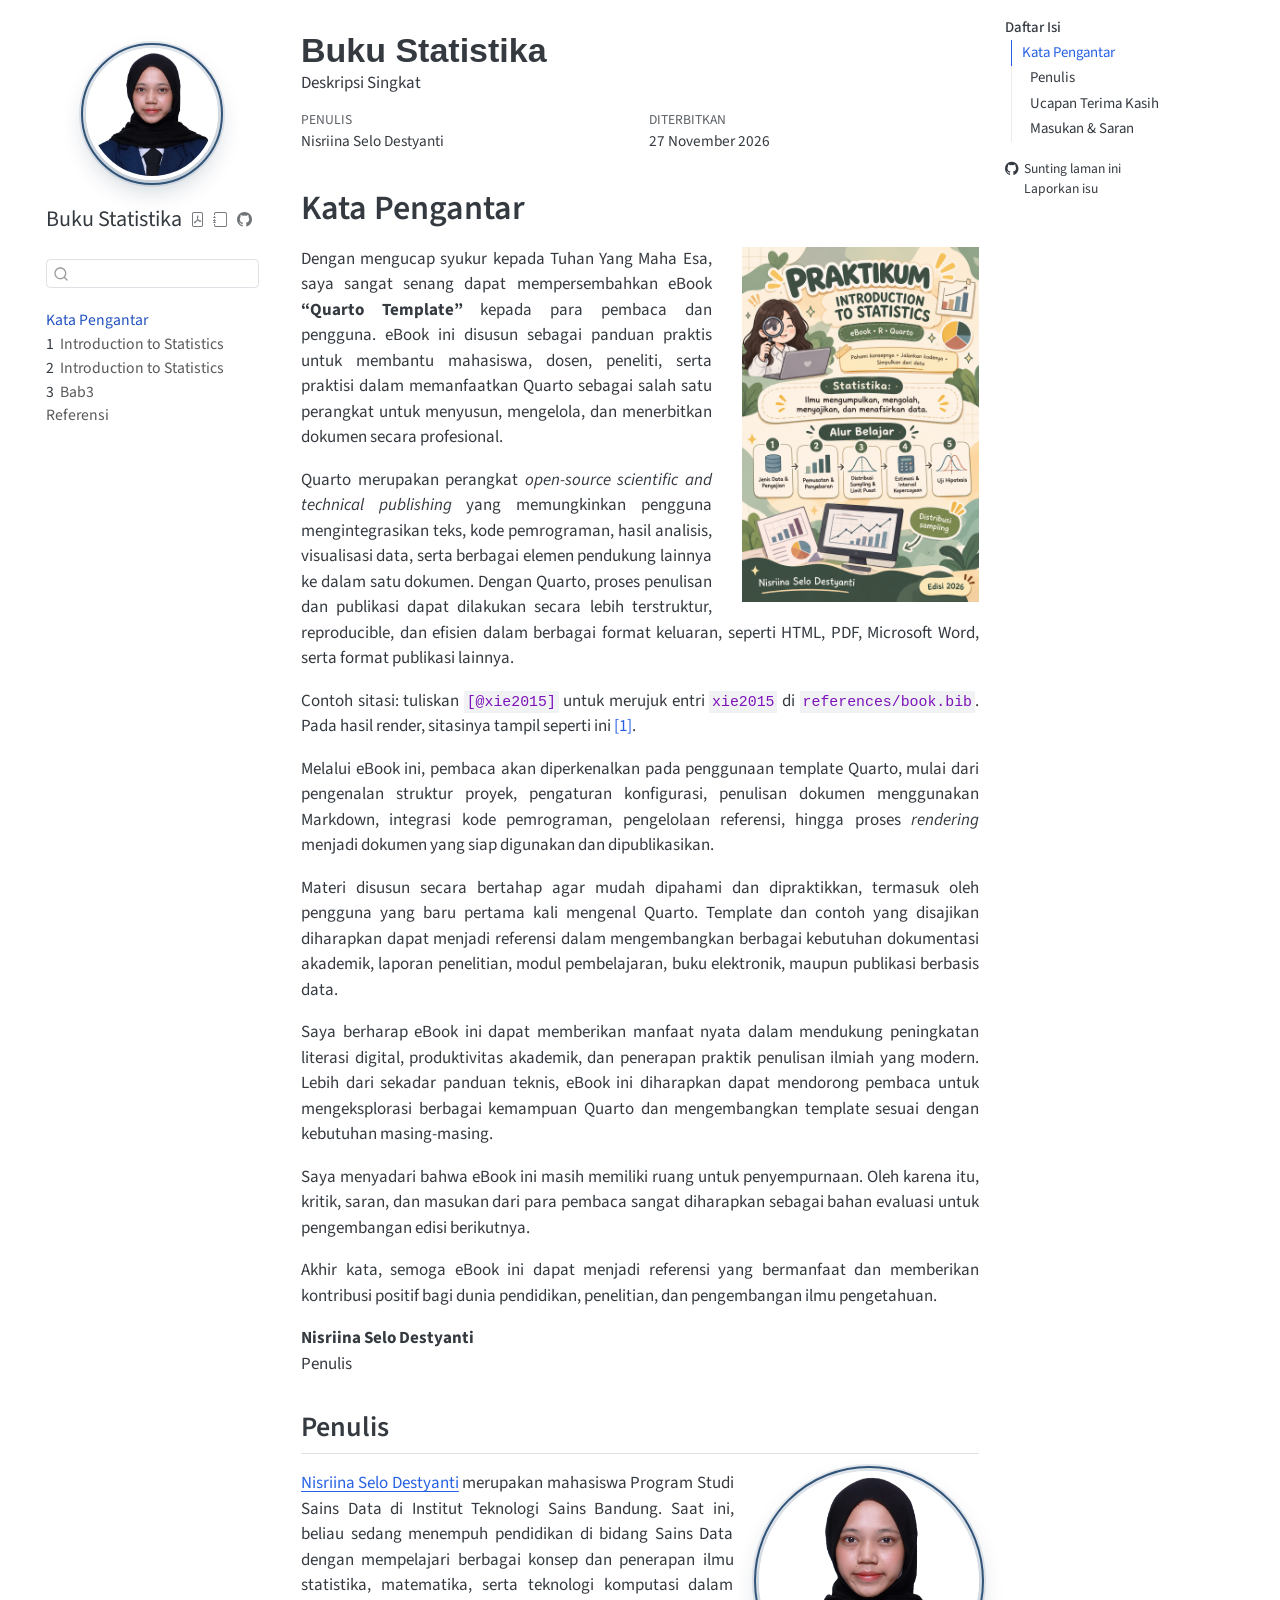
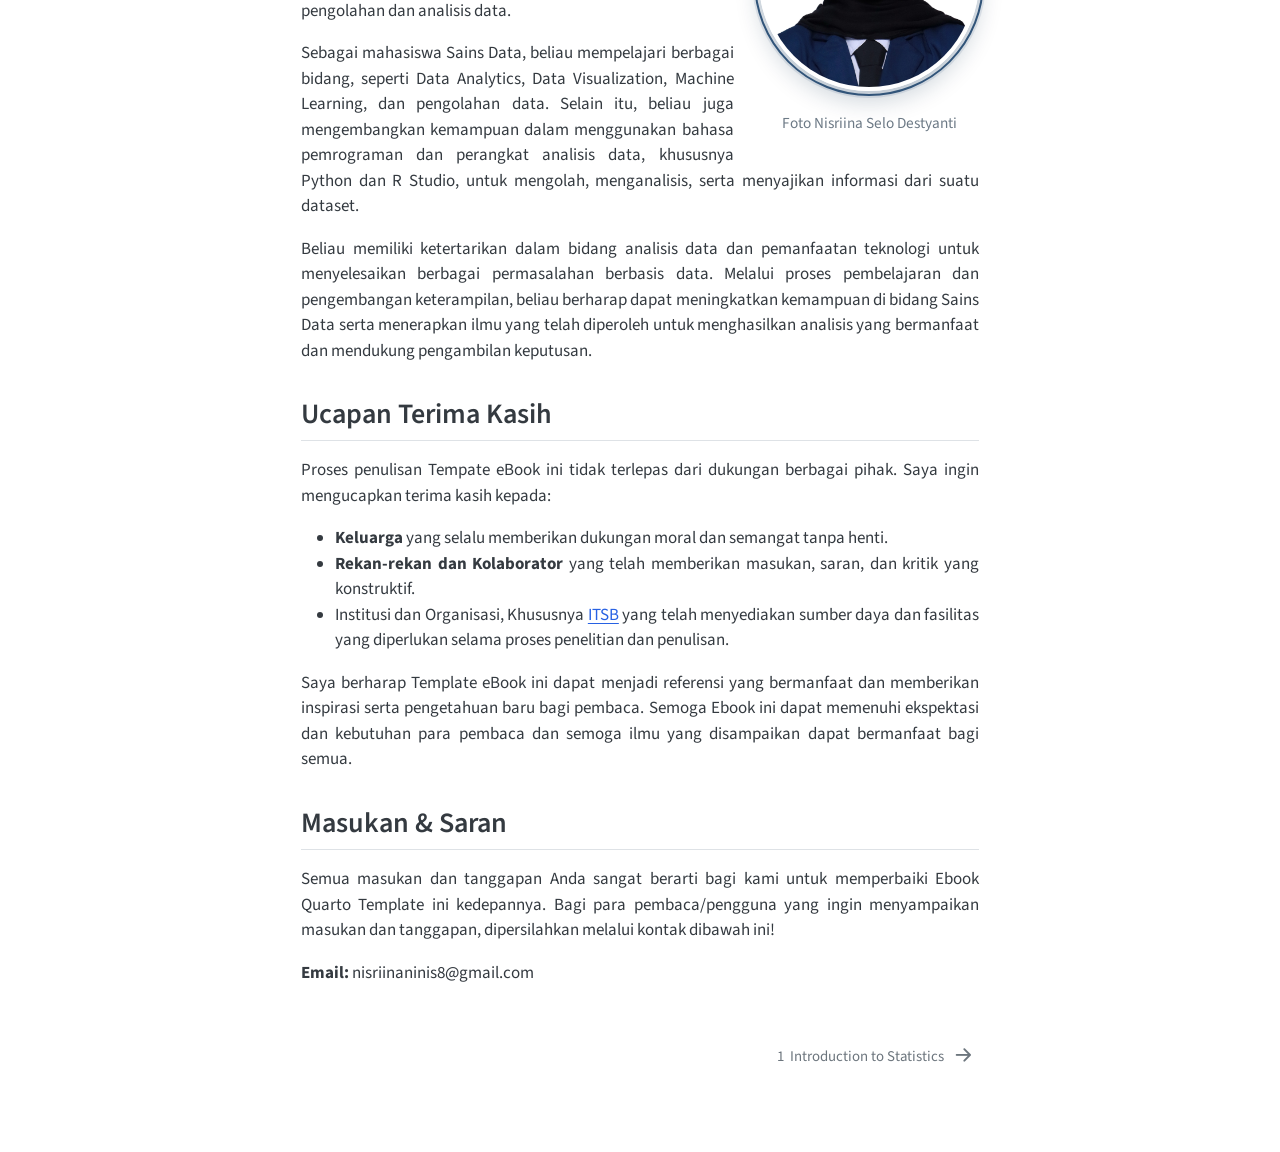
==== docs/index.html @ 02f85b02 "Update book content" ====
<!DOCTYPE html>
<html xmlns="http://www.w3.org/1999/xhtml" lang="id" xml:lang="id"><head>

<meta charset="utf-8">
<meta name="generator" content="quarto-1.11.9">

<meta name="viewport" content="width=device-width, initial-scale=1.0, user-scalable=yes">

<meta name="author" content="Nisriina Selo Destyanti">
<meta name="dcterms.date" content="2026-11-27">
<meta name="description" content="Deskripsi Singkat">

<title>Buku Statistika</title>
<style>
/* Default styles provided by pandoc.
** See https://pandoc.org/MANUAL.html#variables-for-html for config info.
*/
span.smallcaps{font-variant: small-caps;}
div.columns{display: flex; gap: 1.5em;}
div.column{flex: auto;}
@media screen {
div.columns{gap: min(4vw, 1.5em);}
div.column{overflow-x: auto;}
}
div.hanging-indent{margin-left: 1.5em; text-indent: -1.5em;}
ul.task-list{list-style: none;}
ul.task-list li input[type="checkbox"] {
  width: 0.8em;
  margin: 0 0.8em 0.2em -1em; /* quarto-specific, see https://github.com/quarto-dev/quarto-cli/issues/4556 */ 
  vertical-align: middle;
}
/* CSS for citations */
div.csl-bib-body { }
div.csl-entry {
  clear: both;
  margin-bottom: 0em;
}
.hanging-indent div.csl-entry {
  margin-left:2em;
  text-indent:-2em;
}
div.csl-left-margin {
  min-width:2em;
  float:left;
}
div.csl-right-inline {
  margin-left:2em;
  padding-left:1em;
}
div.csl-indent {
  margin-left: 2em;
}</style>


<script src="site_libs/quarto-nav/quarto-nav.js"></script>
<script src="site_libs/quarto-nav/headroom.min.js"></script>
<script src="site_libs/clipboard/clipboard.min.js"></script>
<script src="site_libs/quarto-search/autocomplete.umd.js"></script>
<script src="site_libs/quarto-search/fuse.min.js"></script>
<script src="site_libs/quarto-search/quarto-search.js"></script>
<meta name="quarto:offset" content="./">
<link href="./chapters/bab-1.html" rel="next">
<script src="site_libs/quarto-html/quarto.js" type="module"></script>
<script src="site_libs/quarto-html/tabsets/tabsets.js" type="module"></script>
<script src="site_libs/quarto-html/scrollable-regions/scrollable-regions.js" type="module"></script>
<script src="site_libs/quarto-html/popper.min.js"></script>
<script src="site_libs/quarto-html/tippy.umd.min.js"></script>
<script src="site_libs/quarto-html/anchor.min.js"></script>
<link href="site_libs/quarto-html/tippy.css" rel="stylesheet">
<link href="site_libs/quarto-html/quarto-syntax-highlighting-63b5708e65d6cd79cd7618c58d0c21e7.css" rel="stylesheet" id="quarto-text-highlighting-styles">
<script src="site_libs/bootstrap/bootstrap.min.js"></script>
<link href="site_libs/bootstrap/bootstrap-icons.css" rel="stylesheet">
<link href="site_libs/bootstrap/bootstrap-8575377b15774f46c10fa1d7752ca172.min.css" rel="stylesheet" append-hash="true" id="quarto-bootstrap" data-mode="light">
<script id="quarto-search-options" type="application/json">{
  "location": "sidebar",
  "copy-button": false,
  "collapse-after": 3,
  "panel-placement": "start",
  "type": "textbox",
  "limit": 50,
  "keyboard-shortcut": [
    "f",
    "/",
    "s"
  ],
  "show-item-context": false,
  "language": {
    "search-no-results-text": "Tidak ada hasil",
    "search-matching-documents-text": "dokumen cocok",
    "search-copy-link-title": "Salin tautan untuk mencari",
    "search-hide-matches-text": "Sembunyikan kecocokan lainnya",
    "search-more-match-text": "kecocokan lainnya di dokumen ini",
    "search-more-matches-text": "kecocokan lainnya di dokumen ini",
    "search-clear-button-title": "Hapus",
    "search-text-placeholder": "",
    "search-detached-cancel-button-title": "Batal",
    "search-submit-button-title": "Kirim",
    "search-label": "Mencari"
  }
}</script>
<style>html{ scroll-behavior: smooth; }</style>
<meta name="author" content="Nisriina Selo Destyanti">


<link rel="stylesheet" href="assets/style.css">
</head>

<body class="nav-sidebar floating quarto-light"><a id="quarto-skip-link" class="visually-hidden-focusable" href="#quarto-document-content">Skip to main content</a>

<div id="quarto-search-results"></div>
  <header id="quarto-header" class="headroom fixed-top">
  <nav class="quarto-secondary-nav" aria-label="Bilah alat">
    <div class="container-fluid d-flex">
      <button type="button" class="quarto-btn-toggle btn" data-bs-toggle="collapse" role="button" data-bs-target=".quarto-sidebar-collapse-item" aria-controls="quarto-sidebar" aria-expanded="false" aria-label="Alihkan bilah sisi" onclick="if (window.quartoToggleHeadroom) { window.quartoToggleHeadroom(); }">
        <i class="bi bi-layout-text-sidebar-reverse"></i>
      </button>
        <nav class="quarto-page-breadcrumbs" aria-label="Jalur"><ol class="breadcrumb"><li class="breadcrumb-item"><a href="./index.html">Kata Pengantar</a></li></ol></nav>
        <a class="flex-grow-1" data-bs-toggle="collapse" data-bs-target=".quarto-sidebar-collapse-item" onclick="if (window.quartoToggleHeadroom) { window.quartoToggleHeadroom(); }">      
        </a>
      <button type="button" class="btn quarto-search-button" aria-label="Mencari" onclick="window.quartoOpenSearch();">
        <i class="bi bi-search"></i>
      </button>
    </div>
  </nav>
</header>
<!-- content -->
<div id="quarto-content" class="quarto-container page-columns page-rows-contents page-layout-article">
<!-- sidebar -->
  <nav id="quarto-sidebar" class="sidebar collapse collapse-horizontal quarto-sidebar-collapse-item sidebar-navigation floating overflow-auto" aria-label="Situs web">
    <div class="pt-lg-2 mt-2 text-left sidebar-header">
    <div class="sidebar-title mb-0 py-0">
      <a href="./">Buku Statistika</a> 
        <div class="sidebar-tools-main tools-wide">
    <a href="./Quarto-Template.pdf" title="Pratinjau PDF" class="quarto-navigation-tool px-1" aria-label="Pratinjau PDF"><i class="bi bi-file-pdf"></i></a>
    <a href="./epub-reader.html" title="Pratinjau EPUB" class="quarto-navigation-tool px-1" aria-label="Pratinjau EPUB"><i class="bi bi-journal"></i></a>
    <a href="https://github.com/pakardata1/ebook-template-quarto.git" title="Kode Sumber" class="quarto-navigation-tool px-1" aria-label="Kode Sumber"><i class="bi bi-github"></i></a>
</div>
    </div>
      </div>
        <div class="mt-2 flex-shrink-0 align-items-center">
        <div class="sidebar-search">
        <div id="quarto-search" class="" title="Mencari"></div>
        </div>
        </div>
    <div class="sidebar-menu-container"> 
    <ul class="list-unstyled mt-1">
        <li class="sidebar-item">
  <div class="sidebar-item-container"> 
  <a href="./index.html" class="sidebar-item-text sidebar-link active">
 <span class="menu-text">Kata Pengantar</span></a>
  </div>
</li>
        <li class="sidebar-item">
  <div class="sidebar-item-container"> 
  <a href="./chapters/bab-1.html" class="sidebar-item-text sidebar-link">
 <span class="menu-text"><span class="chapter-number">1</span>&nbsp; <span class="chapter-title">Introduction to Statistics</span></span></a>
  </div>
</li>
        <li class="sidebar-item">
  <div class="sidebar-item-container"> 
  <a href="./chapters/bab-2.html" class="sidebar-item-text sidebar-link">
 <span class="menu-text"><span class="chapter-number">2</span>&nbsp; <span class="chapter-title">Introduction to Statistics</span></span></a>
  </div>
</li>
        <li class="sidebar-item">
  <div class="sidebar-item-container"> 
  <a href="./chapters/bab-3.html" class="sidebar-item-text sidebar-link">
 <span class="menu-text"><span class="chapter-number">3</span>&nbsp; <span class="chapter-title">Bab3</span></span></a>
  </div>
</li>
        <li class="sidebar-item">
  <div class="sidebar-item-container"> 
  <a href="./references/referensi.html" class="sidebar-item-text sidebar-link">
 <span class="menu-text">Referensi</span></a>
  </div>
</li>
    </ul>
    </div>
</nav>
<div id="quarto-sidebar-glass" class="quarto-sidebar-collapse-item" data-bs-toggle="collapse" data-bs-target=".quarto-sidebar-collapse-item"></div>
<!-- margin-sidebar -->
    <div id="quarto-margin-sidebar" class="sidebar margin-sidebar">
        <nav id="TOC" role="doc-toc" aria-labelledby="toc-title" class="toc-active">
    <h2 id="toc-title">Daftar Isi</h2>
   
  <ul>
  <li><a href="#kata-pengantar" id="toc-kata-pengantar" class="nav-link active" data-scroll-target="#kata-pengantar">Kata Pengantar</a>
  <ul class="collapse">
  <li><a href="#penulis" id="toc-penulis" class="nav-link" data-scroll-target="#penulis">Penulis</a></li>
  <li><a href="#ucapan-terima-kasih" id="toc-ucapan-terima-kasih" class="nav-link" data-scroll-target="#ucapan-terima-kasih">Ucapan Terima Kasih</a></li>
  <li><a href="#masukan-saran" id="toc-masukan-saran" class="nav-link" data-scroll-target="#masukan-saran">Masukan &amp; Saran</a></li>
  </ul></li>
  </ul>
<div class="toc-actions"><ul><li><a href="https://github.com/pakardata1/ebook-template-quarto.git/edit/main/index.qmd" class="toc-action"><i class="bi bi-github"></i>Sunting laman ini</a></li><li><a href="https://github.com/pakardata1/ebook-template-quarto.git/issues/new" class="toc-action"><i class="bi empty"></i>Laporkan isu</a></li></ul></div></nav>
    </div>
<!-- main -->
<main class="content" id="quarto-document-content" tabindex="-1">

<header id="title-block-header" class="quarto-title-block default">
<div class="quarto-title">
<h1 class="title">Buku Statistika</h1>
</div>

<div>
  <div class="description">
    Deskripsi Singkat
  </div>
</div>


<div class="quarto-title-meta">

    <div>
    <div class="quarto-title-meta-heading">Penulis</div>
    <div class="quarto-title-meta-contents">
             <p>Nisriina Selo Destyanti </p>
          </div>
  </div>
    
    <div>
    <div class="quarto-title-meta-heading">Diterbitkan</div>
    <div class="quarto-title-meta-contents">
      <p class="date">27 November 2026</p>
    </div>
  </div>
  
    
  </div>
  


</header>



<section id="kata-pengantar" class="level1 unnumbered">
<h1 class="unnumbered">Kata Pengantar</h1><p><img src="images/Cover.png" title="Buku Statistika" class="quarto-cover-image nolightbox img-fluid"></p>
<p>Dengan mengucap syukur kepada Tuhan Yang Maha Esa, saya sangat senang dapat mempersembahkan eBook <strong>“Quarto Template”</strong> kepada para pembaca dan pengguna. eBook ini disusun sebagai panduan praktis untuk membantu mahasiswa, dosen, peneliti, serta praktisi dalam memanfaatkan Quarto sebagai salah satu perangkat untuk menyusun, mengelola, dan menerbitkan dokumen secara profesional.</p>
<p>Quarto merupakan perangkat <em>open-source scientific and technical publishing</em> yang memungkinkan pengguna mengintegrasikan teks, kode pemrograman, hasil analisis, visualisasi data, serta berbagai elemen pendukung lainnya ke dalam satu dokumen. Dengan Quarto, proses penulisan dan publikasi dapat dilakukan secara lebih terstruktur, reproducible, dan efisien dalam berbagai format keluaran, seperti HTML, PDF, Microsoft Word, serta format publikasi lainnya.</p>
<p>Contoh sitasi: tuliskan <code>[@xie2015]</code> untuk merujuk entri <code>xie2015</code> di <code>references/book.bib</code>. Pada hasil render, sitasinya tampil seperti ini <span class="citation" data-cites="xie2015"><a href="references/referensi.html#ref-xie2015" role="doc-biblioref">[1]</a></span>.</p>
<p>Melalui eBook ini, pembaca akan diperkenalkan pada penggunaan template Quarto, mulai dari pengenalan struktur proyek, pengaturan konfigurasi, penulisan dokumen menggunakan Markdown, integrasi kode pemrograman, pengelolaan referensi, hingga proses <em>rendering</em> menjadi dokumen yang siap digunakan dan dipublikasikan.</p>
<p>Materi disusun secara bertahap agar mudah dipahami dan dipraktikkan, termasuk oleh pengguna yang baru pertama kali mengenal Quarto. Template dan contoh yang disajikan diharapkan dapat menjadi referensi dalam mengembangkan berbagai kebutuhan dokumentasi akademik, laporan penelitian, modul pembelajaran, buku elektronik, maupun publikasi berbasis data.</p>
<p>Saya berharap eBook ini dapat memberikan manfaat nyata dalam mendukung peningkatan literasi digital, produktivitas akademik, dan penerapan praktik penulisan ilmiah yang modern. Lebih dari sekadar panduan teknis, eBook ini diharapkan dapat mendorong pembaca untuk mengeksplorasi berbagai kemampuan Quarto dan mengembangkan template sesuai dengan kebutuhan masing-masing.</p>
<p>Saya menyadari bahwa eBook ini masih memiliki ruang untuk penyempurnaan. Oleh karena itu, kritik, saran, dan masukan dari para pembaca sangat diharapkan sebagai bahan evaluasi untuk pengembangan edisi berikutnya.</p>
<p>Akhir kata, semoga eBook ini dapat menjadi referensi yang bermanfaat dan memberikan kontribusi positif bagi dunia pendidikan, penelitian, dan pengembangan ilmu pengetahuan.</p>
<p><strong>Nisriina Selo Destyanti</strong><br>
Penulis</p>
<section id="penulis" class="level2">
<h2 class="anchored" data-anchor-id="penulis">Penulis</h2>
<div class="quarto-figure quarto-figure-right">
<figure class="figure">
<p><img src="images/author/PS 3x4.jpg" class="author-portrait img-fluid figure-img" style="width:1.5in"></p>
<figcaption>Foto Nisriina Selo Destyanti</figcaption>
</figure>
</div>
<p><strong><a href="https://www.linkedin.com/in/nisriina-selo-destyanti-976b20421?utm_source=share_via&amp;utm_content=profile&amp;utm_medium=member_android">Nisriina Selo Destyanti</a></strong> merupakan mahasiswa Program Studi Sains Data di Institut Teknologi Sains Bandung. Saat ini, beliau sedang menempuh pendidikan di bidang Sains Data dengan mempelajari berbagai konsep dan penerapan ilmu statistika, matematika, serta teknologi komputasi dalam pengolahan dan analisis data.</p>
<p>Sebagai mahasiswa Sains Data, beliau mempelajari berbagai bidang, seperti Data Analytics, Data Visualization, Machine Learning, dan pengolahan data. Selain itu, beliau juga mengembangkan kemampuan dalam menggunakan bahasa pemrograman dan perangkat analisis data, khususnya Python dan R Studio, untuk mengolah, menganalisis, serta menyajikan informasi dari suatu dataset.</p>
<p>Beliau memiliki ketertarikan dalam bidang analisis data dan pemanfaatan teknologi untuk menyelesaikan berbagai permasalahan berbasis data. Melalui proses pembelajaran dan pengembangan keterampilan, beliau berharap dapat meningkatkan kemampuan di bidang Sains Data serta menerapkan ilmu yang telah diperoleh untuk menghasilkan analisis yang bermanfaat dan mendukung pengambilan keputusan.</p>
</section>
<section id="ucapan-terima-kasih" class="level2">
<h2 class="anchored" data-anchor-id="ucapan-terima-kasih">Ucapan Terima Kasih</h2>
<p>Proses penulisan Tempate eBook ini tidak terlepas dari dukungan berbagai pihak. Saya ingin mengucapkan terima kasih kepada:</p>
<ul>
<li><strong>Keluarga</strong> yang selalu memberikan dukungan moral dan semangat tanpa henti.</li>
<li><strong>Rekan-rekan dan Kolaborator</strong> yang telah memberikan masukan, saran, dan kritik yang konstruktif.</li>
<li>Institusi dan Organisasi, Khususnya <strong><a href="https://itsb.ac.id/">ITSB</a></strong> yang telah menyediakan sumber daya dan fasilitas yang diperlukan selama proses penelitian dan penulisan.</li>
</ul>
<p>Saya berharap Template eBook ini dapat menjadi referensi yang bermanfaat dan memberikan inspirasi serta pengetahuan baru bagi pembaca. Semoga Ebook ini dapat memenuhi ekspektasi dan kebutuhan para pembaca dan semoga ilmu yang disampaikan dapat bermanfaat bagi semua.</p>
</section>
<section id="masukan-saran" class="level2">
<h2 class="anchored" data-anchor-id="masukan-saran">Masukan &amp; Saran</h2>
<p>Semua masukan dan tanggapan Anda sangat berarti bagi kami untuk memperbaiki Ebook Quarto Template ini kedepannya. Bagi para pembaca/pengguna yang ingin menyampaikan masukan dan tanggapan, dipersilahkan melalui kontak dibawah ini!</p>
<p><strong>Email:</strong> nisriinaninis8@gmail.com</p>


<div id="refs" class="references csl-bib-body" data-entry-spacing="0" role="list" style="display: none">
<div id="ref-xie2015" class="csl-entry" role="listitem">
<div class="csl-left-margin">[1] </div><div class="csl-right-inline">Y. Xie, <em><a href="http://yihui.name/knitr/">Dynamic Documents with <span>R</span> and knitr</a></em>, 2nd ed. Boca Raton, Florida: Chapman; Hall/CRC, 2015.</div>
</div>
</div>
</section>
</section>

</main> <!-- /main -->
<script>

document.querySelectorAll('a[href^="http://"], a[href^="https://"]').forEach((link) => {

  if (link.classList.contains("quarto-navigation-tool")) {

    return;

  }



  window.tippy(link, {

    content: link.href,

    placement: "top",

    maxWidth: 480,

  });

});

</script>

<script id="quarto-html-after-body" type="application/javascript">
  window.document.addEventListener("DOMContentLoaded", function (event) {
    const icon = "";
    const anchorJS = new window.AnchorJS();
    anchorJS.options = {
      placement: 'right',
      icon: icon
    };
    anchorJS.add('.anchored');
    const isCodeAnnotation = (el) => {
      for (const clz of el.classList) {
        if (clz.startsWith('code-annotation-')) {                     
          return true;
        }
      }
      return false;
    }
    const onCopySuccess = function(e) {
      // button target
      const button = e.trigger;
      // don't keep focus
      button.blur();
      // flash "checked"
      button.classList.add('code-copy-button-checked');
      var currentTitle = button.getAttribute("title");
      button.setAttribute("title", "Disalin!");
      let tooltip;
      if (window.bootstrap) {
        button.setAttribute("data-bs-toggle", "tooltip");
        button.setAttribute("data-bs-placement", "left");
        button.setAttribute("data-bs-title", "Disalin!");
        tooltip = new bootstrap.Tooltip(button, 
          { trigger: "manual", 
            customClass: "code-copy-button-tooltip",
            offset: [0, -8]});
        tooltip.show();    
      }
      setTimeout(function() {
        if (tooltip) {
          tooltip.hide();
          button.removeAttribute("data-bs-title");
          button.removeAttribute("data-bs-toggle");
          button.removeAttribute("data-bs-placement");
        }
        button.setAttribute("title", currentTitle);
        button.classList.remove('code-copy-button-checked');
      }, 1000);
      // clear code selection
      e.clearSelection();
    }
    const getTextToCopy = function(trigger) {
      const outerScaffold = trigger.parentElement.cloneNode(true);
      const codeEl = outerScaffold.querySelector('code');
      for (const childEl of codeEl.children) {
        if (isCodeAnnotation(childEl)) {
          childEl.remove();
        }
      }
      return codeEl.innerText;
    }
    const clipboard = new window.ClipboardJS('.code-copy-button:not([data-in-quarto-modal])', {
      text: getTextToCopy
    });
    clipboard.on('success', onCopySuccess);
    if (window.document.getElementById('quarto-embedded-source-code-modal')) {
      const clipboardModal = new window.ClipboardJS('.code-copy-button[data-in-quarto-modal]', {
        text: getTextToCopy,
        container: window.document.getElementById('quarto-embedded-source-code-modal')
      });
      clipboardModal.on('success', onCopySuccess);
    }
      var localhostRegex = new RegExp(/^(?:http|https):\/\/localhost\:?[0-9]*\//);
      var mailtoRegex = new RegExp(/^mailto:/);
        var filterRegex = new RegExp('/' + window.location.host + '/');
      const newWindowLabel = "(opens in a new tab)";
      const newWindowNoteId = "quarto-ext-newwindow-label";
      // Links reference one hidden label through aria-describedby, so the
      // announcement never changes their accessible name.
      var describeNewWindow = (link) => {
        if (!window.document.getElementById(newWindowNoteId)) {
          var newWindowNote = window.document.createElement("span");
          newWindowNote.id = newWindowNoteId;
          newWindowNote.hidden = true;
          newWindowNote.textContent = newWindowLabel;
          window.document.body.appendChild(newWindowNote);
        }
        var describedBy = (link.getAttribute("aria-describedby") || "").split(/\s+/).filter(Boolean);
        if (!describedBy.includes(newWindowNoteId)) {
          describedBy.push(newWindowNoteId);
          link.setAttribute("aria-describedby", describedBy.join(" "));
        }
      }
      var isInternal = (href) => {
          return filterRegex.test(href) || localhostRegex.test(href) || mailtoRegex.test(href);
      }
      // Inspect non-navigation links and adorn them if external
      window.quartoDecorateExternalLinks = function (root) {
     var links = (root || window.document).querySelectorAll('a[href]:not(.nav-link):not(.navbar-brand):not(.toc-action):not(.sidebar-link):not(.sidebar-item-toggle):not(.pagination-link):not(.no-external):not([aria-hidden]):not(.dropdown-item):not(.quarto-navigation-tool):not(.about-link)');
      for (var i=0; i<links.length; i++) {
        const link = links[i];
        if (!isInternal(link.href)) {
          // undo the damage that might have been done by quarto-nav.js in the case of
          // links that we want to consider external
          if (link.dataset.originalHref !== undefined) {
            link.href = link.dataset.originalHref;
          }
            // target, if specified
            link.setAttribute("target", "_blank");
            if (link.getAttribute("rel") === null) {
              link.setAttribute("rel", "noopener");
            }
            describeNewWindow(link);
          if (!link.classList.contains('no-external-icon')) {
          }
        }
      }
      };
      window.quartoDecorateExternalLinks(window.document);
    // Esc closes the popup (WCAG 1.4.13) and focus leaving both trigger and
    // popup closes it (WCAG 2.4.11); tippy handles neither for interactive popups.
    const hideOnEscAndFocusOut = {
      name: 'hideOnEscAndFocusOut',
      defaultValue: true,
      fn(instance) {
        const dismiss = () => {
          // A show scheduled by the trigger delay would otherwise reopen it
          instance.clearDelayTimeouts();
          instance.hide();
        };
        const onKeyDown = (event) => {
          if (event.key !== 'Escape') {
            return;
          }
          // Keep Esc from also reaching page handlers (e.g. reveal.js overview),
          // except an open reveal.js slide menu, which Esc should close too.
          // The menu handles keys only when its keyboard option is on.
          const menuHandlesEsc = window.Reveal?.getPlugin?.('menu')?.isOpen() &&
            window.Reveal.getConfig().menu?.keyboard !== false;
          if (!menuHandlesEsc) {
            event.stopPropagation();
          }
          if (instance.popper.contains(window.document.activeElement)) {
            // Disabled while refocusing so the focus trigger does not reopen it
            instance.disable();
            instance.reference.focus();
            instance.enable();
          }
          dismiss();
        };
        const onFocusOut = (event) => {
          const target = event.relatedTarget;
          if (target && !instance.reference.contains(target) &&
              !instance.popper.contains(target)) {
            dismiss();
          }
        };
        // On the trigger too: a click trigger (code-annotations: select) has no
        // blur handling. Attached for the instance's lifetime so leaving the
        // trigger also cancels a show still pending on the trigger delay.
        instance.reference.addEventListener('focusout', onFocusOut);
        return {
          onShow() {
            window.document.addEventListener('keydown', onKeyDown, true);
            instance.popper.addEventListener('focusout', onFocusOut);
          },
          onHide() {
            window.document.removeEventListener('keydown', onKeyDown, true);
            instance.popper.removeEventListener('focusout', onFocusOut);
          },
          onDestroy() {
            instance.reference.removeEventListener('focusout', onFocusOut);
          },
        };
      },
    };
    function tippyHover(el, contentFn, onTriggerFn, onUntriggerFn) {
      const config = {
        allowHTML: true,
        maxWidth: 500,
        delay: 100,
        arrow: false,
        appendTo: function(el) {
            return el.parentElement;
        },
        interactive: true,
        interactiveBorder: 10,
        theme: 'quarto',
        placement: 'bottom-start',
        plugins: [hideOnEscAndFocusOut],
      };
      if (contentFn) {
        config.content = contentFn;
      }
      if (onTriggerFn) {
        config.onTrigger = onTriggerFn;
      }
      if (onUntriggerFn) {
        config.onUntrigger = onUntriggerFn;
      }
      window.tippy(el, config); 
    }
    const noterefs = window.document.querySelectorAll('a[role="doc-noteref"]');
    for (var i=0; i<noterefs.length; i++) {
      const ref = noterefs[i];
      tippyHover(ref, function() {
        // use id or data attribute instead here
        let href = ref.getAttribute('data-footnote-href') || ref.getAttribute('href');
        try { href = new URL(href).hash; } catch {}
        const id = href.replace(/^#\/?/, "");
        const note = window.document.getElementById(id);
        if (note) {
          return note.innerHTML;
        } else {
          return "";
        }
      });
    }
    const xrefs = window.document.querySelectorAll('a.quarto-xref');
    const processXRef = (id, note) => {
      // Strip column container classes
      const stripColumnClz = (el) => {
        el.classList.remove("page-full", "page-columns");
        if (el.children) {
          for (const child of el.children) {
            stripColumnClz(child);
          }
        }
      }
      stripColumnClz(note)
      if (id === null || id.startsWith('sec-')) {
        // Special case sections, only their first couple elements
        const container = document.createElement("div");
        if (note.children && note.children.length > 2) {
          container.appendChild(note.children[0].cloneNode(true));
          for (let i = 1; i < note.children.length; i++) {
            const child = note.children[i];
            if (child.tagName === "P" && child.innerText === "") {
              continue;
            } else {
              container.appendChild(child.cloneNode(true));
              break;
            }
          }
          if (window.Quarto?.typesetMath) {
            window.Quarto.typesetMath(container);
          }
          return container.innerHTML
        } else {
          if (window.Quarto?.typesetMath) {
            window.Quarto.typesetMath(note);
          }
          return note.innerHTML;
        }
      } else {
        // Remove any anchor links if they are present
        const anchorLink = note.querySelector('a.anchorjs-link');
        if (anchorLink) {
          anchorLink.remove();
        }
        if (window.Quarto?.typesetMath) {
          window.Quarto.typesetMath(note);
        }
        if (note.classList.contains("callout")) {
          return note.outerHTML;
        } else {
          return note.innerHTML;
        }
      }
    }
    for (var i=0; i<xrefs.length; i++) {
      const xref = xrefs[i];
      tippyHover(xref, undefined, function(instance) {
        instance.disable();
        let url = xref.getAttribute('href');
        let hash = undefined; 
        if (url.startsWith('#')) {
          hash = url;
        } else {
          try { hash = new URL(url).hash; } catch {}
        }
        if (hash) {
          const id = hash.replace(/^#\/?/, "");
          const note = window.document.getElementById(id);
          if (note !== null) {
            try {
              const html = processXRef(id, note.cloneNode(true));
              instance.setContent(html);
            } finally {
              instance.enable();
              instance.show();
            }
          } else {
            // See if we can fetch this
            fetch(url.split('#')[0])
            .then(res => res.text())
            .then(html => {
              const parser = new DOMParser();
              const htmlDoc = parser.parseFromString(html, "text/html");
              const note = htmlDoc.getElementById(id);
              if (note !== null) {
                const html = processXRef(id, note);
                instance.setContent(html);
              } 
            }).finally(() => {
              instance.enable();
              instance.show();
            });
          }
        } else {
          // See if we can fetch a full url (with no hash to target)
          // This is a special case and we should probably do some content thinning / targeting
          fetch(url)
          .then(res => res.text())
          .then(html => {
            const parser = new DOMParser();
            const htmlDoc = parser.parseFromString(html, "text/html");
            const note = htmlDoc.querySelector('main.content');
            if (note !== null) {
              // This should only happen for chapter cross references
              // (since there is no id in the URL)
              // remove the first header
              if (note.children.length > 0 && note.children[0].tagName === "HEADER") {
                note.children[0].remove();
              }
              const html = processXRef(null, note);
              instance.setContent(html);
            } 
          }).finally(() => {
            instance.enable();
            instance.show();
          });
        }
      }, function(instance) {
      });
    }
        let selectedAnnoteEl;
        const selectorForAnnotation = ( cell, annotation) => {
          let cellAttr = 'data-code-cell="' + cell + '"';
          let lineAttr = 'data-code-annotation="' +  annotation + '"';
          const selector = 'span[' + cellAttr + '][' + lineAttr + ']';
          return selector;
        }
        const selectCodeLines = (annoteEl) => {
          const doc = window.document;
          const targetCell = annoteEl.getAttribute("data-target-cell");
          const targetAnnotation = annoteEl.getAttribute("data-target-annotation");
          const annoteSpan = window.document.querySelector(selectorForAnnotation(targetCell, targetAnnotation));
          const lines = annoteSpan.getAttribute("data-code-lines").split(",");
          const lineIds = lines.map((line) => {
            return targetCell + "-" + line;
          })
          // Each band is positioned against its own containing block, which is
          // not the offsetParent of the lines, so place it from client rects.
          const placeBand = (band, firstEl, lastEl, codeBlock) => {
            const container = band.offsetParent;
            if (container === null) {
              return;
            }
            const containerRect = container.getBoundingClientRect();
            // Reveal.js scales slides with a transform, so convert client
            // pixels back to the CSS pixels of the container.
            const scale = containerRect.height / container.offsetHeight || 1;
            const firstRect = firstEl.getBoundingClientRect();
            const lastRect = lastEl.getBoundingClientRect();
            const top = (firstRect.top - containerRect.top) / scale - container.clientTop + container.scrollTop;
            const height = (lastRect.bottom - firstRect.top) / scale;
            band.style.top = top - 2 + "px";
            band.style.height = height + 4 + "px";
            if (codeBlock) {
              // Without the copy button wrapper, the containing block is wider
              // than the code block, so span the code block explicitly.
              const blockRect = codeBlock.getBoundingClientRect();
              band.style.left = (blockRect.left - containerRect.left) / scale - container.clientLeft + container.scrollLeft + "px";
              band.style.width = blockRect.width / scale + "px";
            }
          };
          if (lineIds.length > 0) {
            const el = window.document.getElementById(lineIds[0]);
            const lastEl = window.document.getElementById(lineIds[lineIds.length - 1]);
            const parent = el.parentElement.parentElement;
            // cook up a div (if necessary) and position it
            let div = window.document.getElementById("code-annotation-line-highlight");
            if (div === null) {
              div = window.document.createElement("div");
              div.setAttribute("id", "code-annotation-line-highlight");
              div.style.position = 'absolute';
              parent.appendChild(div);
            }
            placeBand(div, el, lastEl, parent.closest("div.sourceCode") || parent);
            let gutterDiv = window.document.getElementById("code-annotation-line-highlight-gutter");
            if (gutterDiv === null) {
              gutterDiv = window.document.createElement("div");
              gutterDiv.setAttribute("id", "code-annotation-line-highlight-gutter");
              gutterDiv.style.position = 'absolute';
              const codeCell = window.document.getElementById(targetCell);
              const gutter = codeCell.querySelector('.code-annotation-gutter');
              gutter.appendChild(gutterDiv);
            }
            placeBand(gutterDiv, el, lastEl);
            selectedAnnoteEl = annoteEl;
          }
        };
        const unselectCodeLines = () => {
          const elementsIds = ["code-annotation-line-highlight", "code-annotation-line-highlight-gutter"];
          elementsIds.forEach((elId) => {
            const div = window.document.getElementById(elId);
            if (div) {
              div.remove();
            }
          });
          selectedAnnoteEl = undefined;
        };
          // Handle positioning of the toggle
      window.addEventListener(
        "resize",
        throttle(() => {
          elRect = undefined;
          if (selectedAnnoteEl) {
            selectCodeLines(selectedAnnoteEl);
          }
        }, 10)
      );
      function throttle(fn, ms) {
      let throttle = false;
      let timer;
        return (...args) => {
          if(!throttle) { // first call gets through
              fn.apply(this, args);
              throttle = true;
          } else { // all the others get throttled
              if(timer) clearTimeout(timer); // cancel #2
              timer = setTimeout(() => {
                fn.apply(this, args);
                timer = throttle = false;
              }, ms);
          }
        };
      }
        // Attach click handler to the DT
        const annoteDls = window.document.querySelectorAll('dt[data-target-cell]');
        for (const annoteDlNode of annoteDls) {
          annoteDlNode.addEventListener('click', (event) => {
            const clickedEl = event.target;
            if (clickedEl !== selectedAnnoteEl) {
              unselectCodeLines();
              const activeEl = window.document.querySelector('dt[data-target-cell].code-annotation-active');
              if (activeEl) {
                activeEl.classList.remove('code-annotation-active');
              }
              selectCodeLines(clickedEl);
              clickedEl.classList.add('code-annotation-active');
            } else {
              // Unselect the line
              unselectCodeLines();
              clickedEl.classList.remove('code-annotation-active');
            }
          });
        }
    const findCites = (el) => {
      const parentEl = el.parentElement;
      if (parentEl) {
        const cites = parentEl.dataset.cites;
        if (cites) {
          return {
            el,
            cites: cites.split(' ')
          };
        } else {
          return findCites(el.parentElement)
        }
      } else {
        return undefined;
      }
    };
    var bibliorefs = window.document.querySelectorAll('a[role="doc-biblioref"]');
    for (var i=0; i<bibliorefs.length; i++) {
      const ref = bibliorefs[i];
      const citeInfo = findCites(ref);
      if (citeInfo) {
        tippyHover(citeInfo.el, function() {
          var popup = window.document.createElement('div');
          citeInfo.cites.forEach(function(cite) {
            var citeDiv = window.document.createElement('div');
            citeDiv.classList.add('hanging-indent');
            citeDiv.classList.add('csl-entry');
            var biblioDiv = window.document.getElementById('ref-' + cite);
            if (biblioDiv) {
              citeDiv.innerHTML = biblioDiv.innerHTML;
            }
            popup.appendChild(citeDiv);
          });
          return popup.innerHTML;
        });
      }
    }
  });
  </script>
  <script type="application/javascript">
  window.quartoScrollableRegionsLabels = {"code":"Kode yang dapat digulir","output":"Keluaran yang dapat digulir"};
  </script>
<nav class="page-navigation" aria-label="Halaman">
  <div class="nav-page nav-page-previous">
  </div>
  <div class="nav-page nav-page-next">
      <a href="./chapters/bab-1.html" class="pagination-link" aria-label="Introduction to Statistics">
        <span class="nav-page-text"><span class="chapter-number">1</span>&nbsp; <span class="chapter-title">Introduction to Statistics</span></span> <i class="bi bi-arrow-right-short"></i>
      </a>
  </div>
</nav>
</div> <!-- /content -->




<footer class="footer"><div class="nav-footer"><div class="nav-footer-center"><div class="toc-actions d-sm-block d-md-none"><ul><li><a href="https://github.com/pakardata1/ebook-template-quarto.git/edit/main/index.qmd" class="toc-action"><i class="bi bi-github"></i>Sunting laman ini</a></li><li><a href="https://github.com/pakardata1/ebook-template-quarto.git/issues/new" class="toc-action"><i class="bi empty"></i>Laporkan isu</a></li></ul></div></div></div></footer><script src="site_libs/quarto-html/zenscroll-min.js"></script>
</body></html>
---- docs/site_libs/quarto-html/quarto-syntax-highlighting-63b5708e65d6cd79cd7618c58d0c21e7.css ----
/* quarto syntax highlight colors */
:root {
  --quarto-hl-ot-color: #003B4F;
  --quarto-hl-at-color: #657422;
  --quarto-hl-ss-color: #20794D;
  --quarto-hl-an-color: #5E5E5E;
  --quarto-hl-fu-color: #4758AB;
  --quarto-hl-st-color: #20794D;
  --quarto-hl-cf-color: #003B4F;
  --quarto-hl-op-color: #5E5E5E;
  --quarto-hl-er-color: #AD0000;
  --quarto-hl-bn-color: #AD0000;
  --quarto-hl-al-color: #AD0000;
  --quarto-hl-va-color: #111111;
  --quarto-hl-bu-color: inherit;
  --quarto-hl-ex-color: inherit;
  --quarto-hl-pp-color: #AD0000;
  --quarto-hl-in-color: #5E5E5E;
  --quarto-hl-vs-color: #20794D;
  --quarto-hl-wa-color: #5E5E5E;
  --quarto-hl-do-color: #5E5E5E;
  --quarto-hl-im-color: #00769E;
  --quarto-hl-ch-color: #20794D;
  --quarto-hl-dt-color: #AD0000;
  --quarto-hl-fl-color: #AD0000;
  --quarto-hl-co-color: #5E5E5E;
  --quarto-hl-cv-color: #5E5E5E;
  --quarto-hl-cn-color: #8f5902;
  --quarto-hl-sc-color: #5E5E5E;
  --quarto-hl-dv-color: #AD0000;
  --quarto-hl-kw-color: #003B4F;
}

/* other quarto variables */
:root {
  --quarto-font-monospace: SFMono-Regular, Menlo, Monaco, Consolas, "Liberation Mono", "Courier New", monospace;
}

/* syntax highlight based on Pandoc's rules */
pre > code.sourceCode > span {
  color: #003B4F;
}

code.sourceCode > span {
  color: #003B4F;
}

div.sourceCode,
div.sourceCode pre.sourceCode {
  color: #003B4F;
}

/* Normal */
code span {
  color: #003B4F;
}

/* Alert */
code span.al {
  color: #AD0000;
  font-style: inherit;
}

/* Annotation */
code span.an {
  color: #5E5E5E;
  font-style: inherit;
}

/* Attribute */
code span.at {
  color: #657422;
  font-style: inherit;
}

/* BaseN */
code span.bn {
  color: #AD0000;
  font-style: inherit;
}

/* BuiltIn */
code span.bu {
  font-style: inherit;
}

/* ControlFlow */
code span.cf {
  color: #003B4F;
  font-weight: bold;
  font-style: inherit;
}

/* Char */
code span.ch {
  color: #20794D;
  font-style: inherit;
}

/* Constant */
code span.cn {
  color: #8f5902;
  font-style: inherit;
}

/* Comment */
code span.co {
  color: #5E5E5E;
  font-style: inherit;
}

/* CommentVar */
code span.cv {
  color: #5E5E5E;
  font-style: italic;
}

/* Documentation */
code span.do {
  color: #5E5E5E;
  font-style: italic;
}

/* DataType */
code span.dt {
  color: #AD0000;
  font-style: inherit;
}

/* DecVal */
code span.dv {
  color: #AD0000;
  font-style: inherit;
}

/* Error */
code span.er {
  color: #AD0000;
  font-style: inherit;
}

/* Extension */
code span.ex {
  font-style: inherit;
}

/* Float */
code span.fl {
  color: #AD0000;
  font-style: inherit;
}

/* Function */
code span.fu {
  color: #4758AB;
  font-style: inherit;
}

/* Import */
code span.im {
  color: #00769E;
  font-style: inherit;
}

/* Information */
code span.in {
  color: #5E5E5E;
  font-style: inherit;
}

/* Keyword */
code span.kw {
  color: #003B4F;
  font-weight: bold;
  font-style: inherit;
}

/* Operator */
code span.op {
  color: #5E5E5E;
  font-style: inherit;
}

/* Other */
code span.ot {
  color: #003B4F;
  font-style: inherit;
}

/* Preprocessor */
code span.pp {
  color: #AD0000;
  font-style: inherit;
}

/* SpecialChar */
code span.sc {
  color: #5E5E5E;
  font-style: inherit;
}

/* SpecialString */
code span.ss {
  color: #20794D;
  font-style: inherit;
}

/* String */
code span.st {
  color: #20794D;
  font-style: inherit;
}

/* Variable */
code span.va {
  color: #111111;
  font-style: inherit;
}

/* VerbatimString */
code span.vs {
  color: #20794D;
  font-style: inherit;
}

/* Warning */
code span.wa {
  color: #5E5E5E;
  font-style: italic;
}

.prevent-inlining {
  content: "</";
}

/*# sourceMappingURL=054cc16b9e9817627be6994582d2ffb5.css.map */
---- docs/assets/style.css ----
p.caption {
  color: #777;
  margin-top: 10px;
}
p code {
  white-space: inherit;
}
pre {
  word-break: normal;
  word-wrap: normal;
}
pre code {
  white-space: inherit;
}


/* TOC */

.book .book-summary {
    position: absolute;
    top: 0;
    left: -300px;
    bottom: 0;
    z-index: 1;
    width: 300px;
    color: #FFFFFF;
    background: #315479;
    border-right: 1px solid rgba(0,0,0,.15);
}

.book .book-summary ul.summary li a, .book .book-summary ul.summary li span {
    margin: 5px 5px 5px 5px;
    display: block;
    padding: 10px 20px 10px 20px;
    color: #FFFFFF;
    background: 0 0;
    text-overflow: ellipsis;
    overflow: hidden;
    white-space: nowrap;
    position: relative;
}

.book .book-summary ul.summary li.active>a {
    padding-left: 5px;
    border-radius: 10px 10px 10px 10px;
    color: #FFFFFF;
    font-weight: bold;
    background: rgba(243,242,242,.35);
    text-decoration: none;
}

.book .book-summary ul.summary li a:hover {
    padding-left: 5px;
    border-radius: 10px 10px 10px 10px;
    font-weight: bold;
    color: #FFFFFF;
    background: rgba(243,242,242,.40);
    text-decoration: none;
}

/* Tables */

td, tr, th {
    color:white !important;
    background-color: transparent !important;
}

table {
    border-radius: 10px 10px 10px 10px;
    color:white !important;
    background-color: rgb(78, 92, 104) !important;
    padding: 6px 13px;
    border: 1px solid #f0f0f0;
}


caption {
    color:black;
}


/* source code copy button */
.copy {
  width: inherit;
  background-color: #e2e2e2 ;
  border: none;
  border-radius: 2px;
  float: right;
  font-size: 60%;
  padding: 4px 4px 4px 4px;
  margin-left:5px;
}

.download {
  width: inherit;
  background-color: #e2e2e2 ;
  border: none;
  border-radius: 2px;
  float: right;
  font-size: 60%;
  padding: 4px 4px 4px 4px;
}

.book .book-header.fixed {
  font-family: 'Pacifico', sans-serif;
  background-color:#F2F2F2;
}

.title {
  font-family: 'Pacifico', sans-serif;  
}

.book .book-summary {
  font-family:'PT Sans', sans-serif;
}

.book.font-family-0 {
    font-family: 'Source Sans Pro', arial, sans-serif;
}

/*
.book .book-body .page-wrapper .page-inner {
  max-width: 980px !important;
}
*/


body {
  text-align: justify
}

#quarto-sidebar .sidebar-header::before {
  content: "";
  display: block;
  width: 132px;
  aspect-ratio: 1;
  margin: 1rem auto 1.5rem;
  background: url("../images/author/PS 3x4.jpg") center 26% / cover no-repeat;
  border: 4px solid #fff;
  border-radius: 50%;
  outline: 2px solid #315479;
  outline-offset: 3px;
  box-shadow: 0 0 0 7px rgba(49, 84, 121, 0.12), 0 10px 24px rgba(0, 40, 70, 0.2);
}

#penulis .quarto-figure-right {
  float: right;
  width: clamp(150px, 24vw, 220px);
  margin: 0 0 1rem 1.5rem;
}

#penulis .quarto-figure-right figure {
  margin: 0;
}

#penulis .author-portrait {
  width: 100% !important;
  aspect-ratio: 1;
  object-fit: cover;
  object-position: center 26%;
  border: 4px solid #fff;
  border-radius: 50%;
  outline: 2px solid #315479;
  outline-offset: 3px;
  box-shadow: 0 0 0 7px rgba(49, 84, 121, 0.12), 0 10px 24px rgba(0, 40, 70, 0.2);
}

#penulis .quarto-figure-right figcaption {
  margin-top: 0.75rem;
  text-align: center;
}

@media (max-width: 575.98px) {
  #penulis .quarto-figure-right {
    float: none;
    width: min(60%, 220px);
    margin: 0 auto 1.5rem;
  }
}


.nocopy {
        -webkit-touch-callout: none;  /* iOS Safari */   
	-webkit-user-select: none;    /* Chrome all / Safari all */
	-khtml-user-select: none;     /* Konqueror */
	-moz-user-select: none;       /* Firefox all */
	-ms-user-select: none;        /* IE 10+ */
	-o-user-select: none;
	user-select: none;            /* Likely future */
}

/* NO SELECT + HIGHLIGHT COLOR */
* {
  user-select: none;
}
*::selection {
  background: none;
}
*::-moz-selection {
  background: none;
}
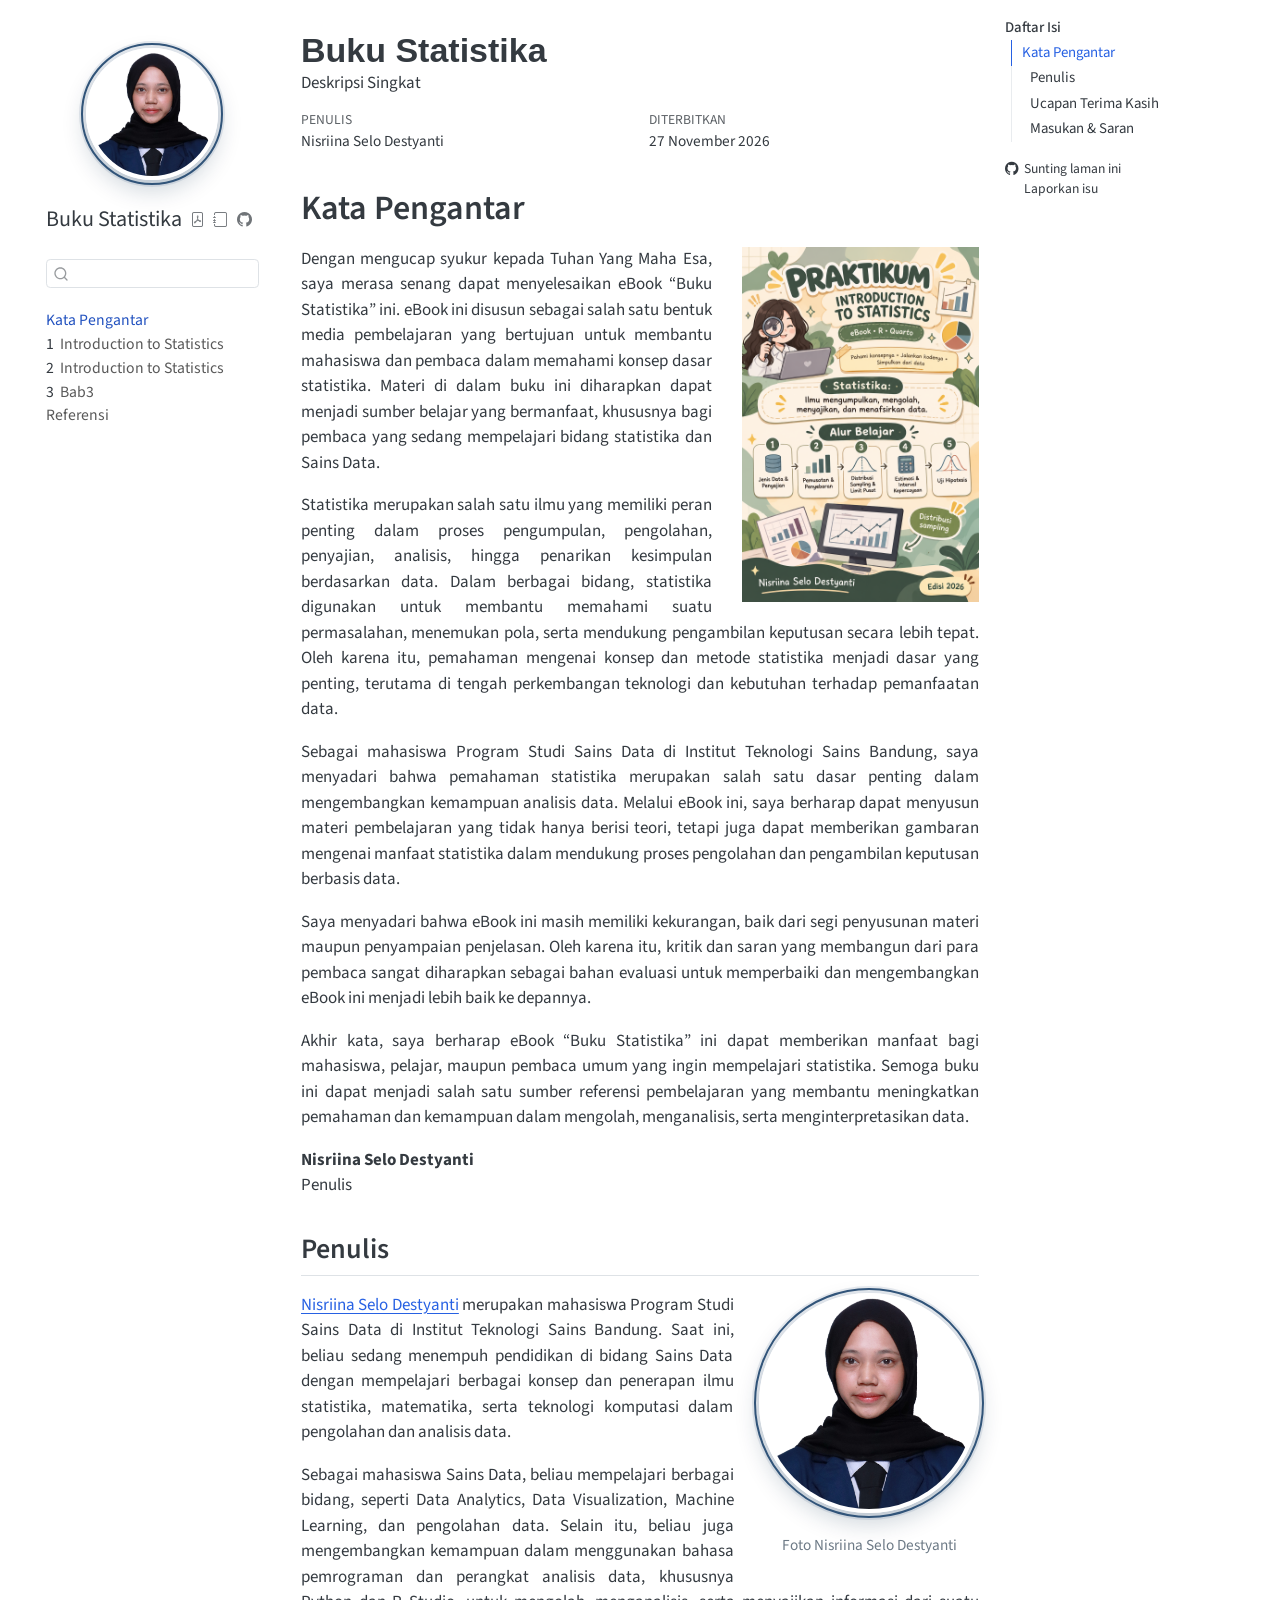
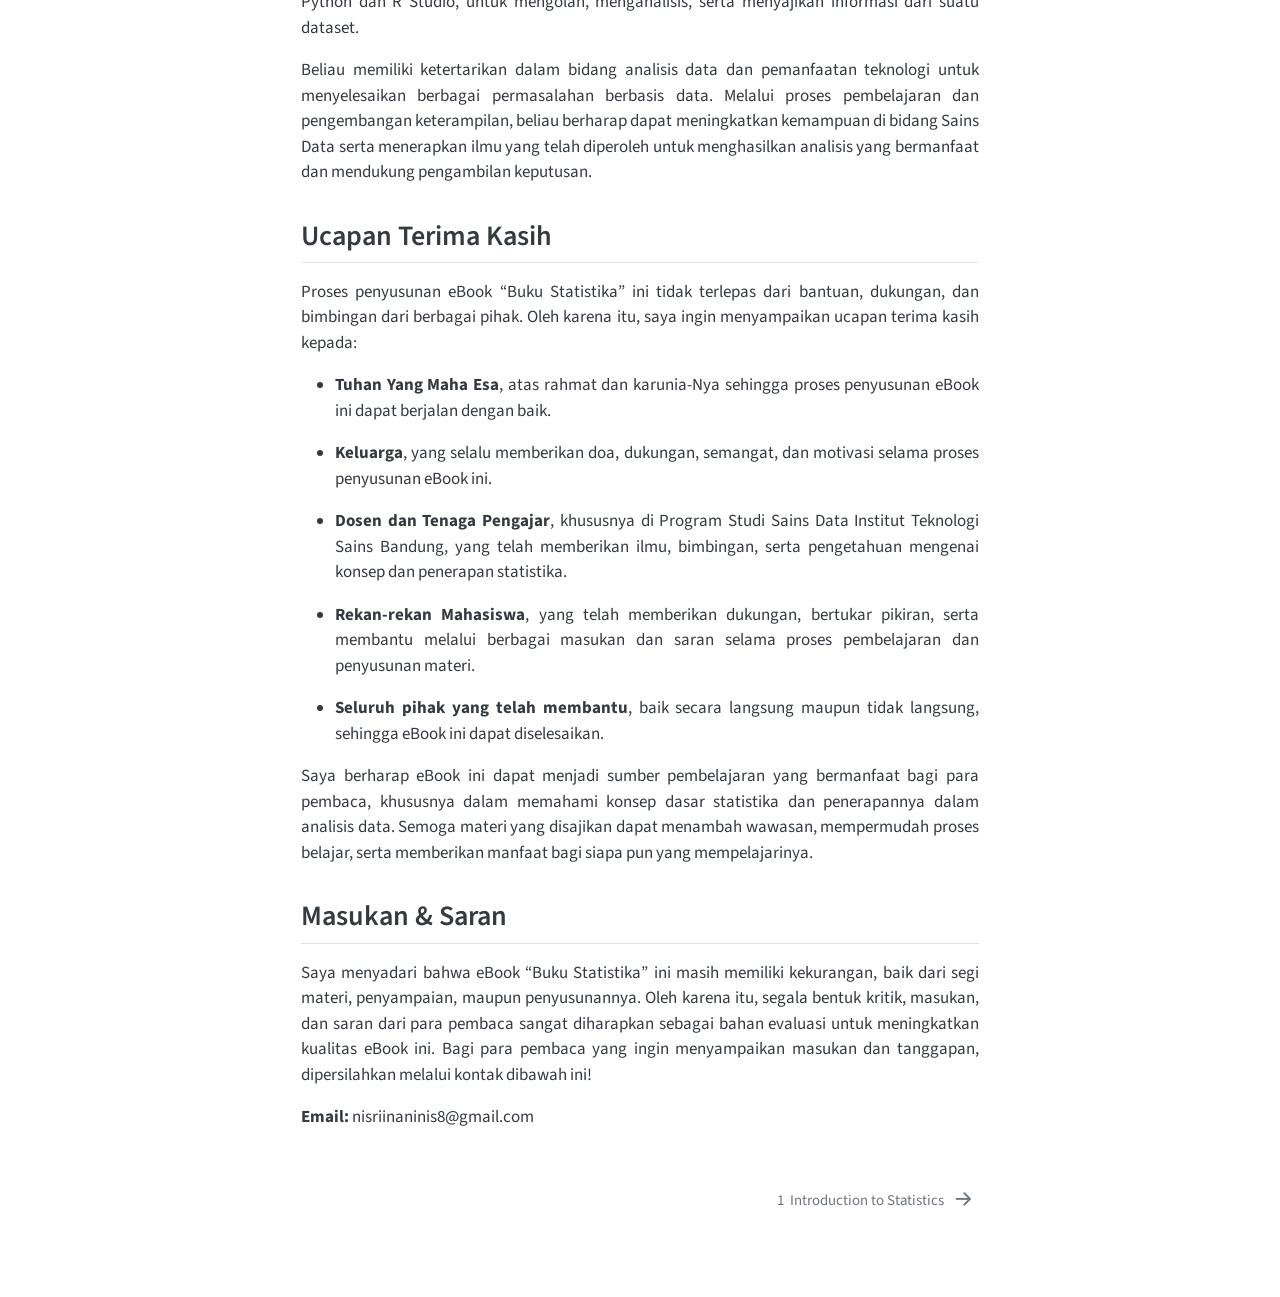
==== commit d04caca3: "Update book content" ====
--- a/docs/index.html
+++ b/docs/index.html
@@ -29,27 +29,7 @@
   margin: 0 0.8em 0.2em -1em; /* quarto-specific, see https://github.com/quarto-dev/quarto-cli/issues/4556 */ 
   vertical-align: middle;
 }
-/* CSS for citations */
-div.csl-bib-body { }
-div.csl-entry {
-  clear: both;
-  margin-bottom: 0em;
-}
-.hanging-indent div.csl-entry {
-  margin-left:2em;
-  text-indent:-2em;
-}
-div.csl-left-margin {
-  min-width:2em;
-  float:left;
-}
-div.csl-right-inline {
-  margin-left:2em;
-  padding-left:1em;
-}
-div.csl-indent {
-  margin-left: 2em;
-}</style>
+</style>
 
 
 <script src="site_libs/quarto-nav/quarto-nav.js"></script>
@@ -235,14 +215,11 @@
 
 <section id="kata-pengantar" class="level1 unnumbered">
 <h1 class="unnumbered">Kata Pengantar</h1><p><img src="images/Cover.png" title="Buku Statistika" class="quarto-cover-image nolightbox img-fluid"></p>
-<p>Dengan mengucap syukur kepada Tuhan Yang Maha Esa, saya sangat senang dapat mempersembahkan eBook <strong>“Quarto Template”</strong> kepada para pembaca dan pengguna. eBook ini disusun sebagai panduan praktis untuk membantu mahasiswa, dosen, peneliti, serta praktisi dalam memanfaatkan Quarto sebagai salah satu perangkat untuk menyusun, mengelola, dan menerbitkan dokumen secara profesional.</p>
-<p>Quarto merupakan perangkat <em>open-source scientific and technical publishing</em> yang memungkinkan pengguna mengintegrasikan teks, kode pemrograman, hasil analisis, visualisasi data, serta berbagai elemen pendukung lainnya ke dalam satu dokumen. Dengan Quarto, proses penulisan dan publikasi dapat dilakukan secara lebih terstruktur, reproducible, dan efisien dalam berbagai format keluaran, seperti HTML, PDF, Microsoft Word, serta format publikasi lainnya.</p>
-<p>Contoh sitasi: tuliskan <code>[@xie2015]</code> untuk merujuk entri <code>xie2015</code> di <code>references/book.bib</code>. Pada hasil render, sitasinya tampil seperti ini <span class="citation" data-cites="xie2015"><a href="references/referensi.html#ref-xie2015" role="doc-biblioref">[1]</a></span>.</p>
-<p>Melalui eBook ini, pembaca akan diperkenalkan pada penggunaan template Quarto, mulai dari pengenalan struktur proyek, pengaturan konfigurasi, penulisan dokumen menggunakan Markdown, integrasi kode pemrograman, pengelolaan referensi, hingga proses <em>rendering</em> menjadi dokumen yang siap digunakan dan dipublikasikan.</p>
-<p>Materi disusun secara bertahap agar mudah dipahami dan dipraktikkan, termasuk oleh pengguna yang baru pertama kali mengenal Quarto. Template dan contoh yang disajikan diharapkan dapat menjadi referensi dalam mengembangkan berbagai kebutuhan dokumentasi akademik, laporan penelitian, modul pembelajaran, buku elektronik, maupun publikasi berbasis data.</p>
-<p>Saya berharap eBook ini dapat memberikan manfaat nyata dalam mendukung peningkatan literasi digital, produktivitas akademik, dan penerapan praktik penulisan ilmiah yang modern. Lebih dari sekadar panduan teknis, eBook ini diharapkan dapat mendorong pembaca untuk mengeksplorasi berbagai kemampuan Quarto dan mengembangkan template sesuai dengan kebutuhan masing-masing.</p>
-<p>Saya menyadari bahwa eBook ini masih memiliki ruang untuk penyempurnaan. Oleh karena itu, kritik, saran, dan masukan dari para pembaca sangat diharapkan sebagai bahan evaluasi untuk pengembangan edisi berikutnya.</p>
-<p>Akhir kata, semoga eBook ini dapat menjadi referensi yang bermanfaat dan memberikan kontribusi positif bagi dunia pendidikan, penelitian, dan pengembangan ilmu pengetahuan.</p>
+<p>Dengan mengucap syukur kepada Tuhan Yang Maha Esa, saya merasa senang dapat menyelesaikan eBook “Buku Statistika” ini. eBook ini disusun sebagai salah satu bentuk media pembelajaran yang bertujuan untuk membantu mahasiswa dan pembaca dalam memahami konsep dasar statistika. Materi di dalam buku ini diharapkan dapat menjadi sumber belajar yang bermanfaat, khususnya bagi pembaca yang sedang mempelajari bidang statistika dan Sains Data.</p>
+<p>Statistika merupakan salah satu ilmu yang memiliki peran penting dalam proses pengumpulan, pengolahan, penyajian, analisis, hingga penarikan kesimpulan berdasarkan data. Dalam berbagai bidang, statistika digunakan untuk membantu memahami suatu permasalahan, menemukan pola, serta mendukung pengambilan keputusan secara lebih tepat. Oleh karena itu, pemahaman mengenai konsep dan metode statistika menjadi dasar yang penting, terutama di tengah perkembangan teknologi dan kebutuhan terhadap pemanfaatan data.</p>
+<p>Sebagai mahasiswa Program Studi Sains Data di Institut Teknologi Sains Bandung, saya menyadari bahwa pemahaman statistika merupakan salah satu dasar penting dalam mengembangkan kemampuan analisis data. Melalui eBook ini, saya berharap dapat menyusun materi pembelajaran yang tidak hanya berisi teori, tetapi juga dapat memberikan gambaran mengenai manfaat statistika dalam mendukung proses pengolahan dan pengambilan keputusan berbasis data.</p>
+<p>Saya menyadari bahwa eBook ini masih memiliki kekurangan, baik dari segi penyusunan materi maupun penyampaian penjelasan. Oleh karena itu, kritik dan saran yang membangun dari para pembaca sangat diharapkan sebagai bahan evaluasi untuk memperbaiki dan mengembangkan eBook ini menjadi lebih baik ke depannya.</p>
+<p>Akhir kata, saya berharap eBook “Buku Statistika” ini dapat memberikan manfaat bagi mahasiswa, pelajar, maupun pembaca umum yang ingin mempelajari statistika. Semoga buku ini dapat menjadi salah satu sumber referensi pembelajaran yang membantu meningkatkan pemahaman dan kemampuan dalam mengolah, menganalisis, serta menginterpretasikan data.</p>
 <p><strong>Nisriina Selo Destyanti</strong><br>
 Penulis</p>
 <section id="penulis" class="level2">
@@ -259,25 +236,22 @@
 </section>
 <section id="ucapan-terima-kasih" class="level2">
 <h2 class="anchored" data-anchor-id="ucapan-terima-kasih">Ucapan Terima Kasih</h2>
-<p>Proses penulisan Tempate eBook ini tidak terlepas dari dukungan berbagai pihak. Saya ingin mengucapkan terima kasih kepada:</p>
+<p>Proses penyusunan eBook “Buku Statistika” ini tidak terlepas dari bantuan, dukungan, dan bimbingan dari berbagai pihak. Oleh karena itu, saya ingin menyampaikan ucapan terima kasih kepada:</p>
 <ul>
-<li><strong>Keluarga</strong> yang selalu memberikan dukungan moral dan semangat tanpa henti.</li>
-<li><strong>Rekan-rekan dan Kolaborator</strong> yang telah memberikan masukan, saran, dan kritik yang konstruktif.</li>
-<li>Institusi dan Organisasi, Khususnya <strong><a href="https://itsb.ac.id/">ITSB</a></strong> yang telah menyediakan sumber daya dan fasilitas yang diperlukan selama proses penelitian dan penulisan.</li>
+<li><p><strong>Tuhan Yang Maha Esa</strong>, atas rahmat dan karunia-Nya sehingga proses penyusunan eBook ini dapat berjalan dengan baik.</p></li>
+<li><p><strong>Keluarga</strong>, yang selalu memberikan doa, dukungan, semangat, dan motivasi selama proses penyusunan eBook ini.</p></li>
+<li><p><strong>Dosen dan Tenaga Pengajar</strong>, khususnya di Program Studi Sains Data Institut Teknologi Sains Bandung, yang telah memberikan ilmu, bimbingan, serta pengetahuan mengenai konsep dan penerapan statistika.</p></li>
+<li><p><strong>Rekan-rekan Mahasiswa</strong>, yang telah memberikan dukungan, bertukar pikiran, serta membantu melalui berbagai masukan dan saran selama proses pembelajaran dan penyusunan materi.</p></li>
+<li><p><strong>Seluruh pihak yang telah membantu</strong>, baik secara langsung maupun tidak langsung, sehingga eBook ini dapat diselesaikan.</p></li>
 </ul>
-<p>Saya berharap Template eBook ini dapat menjadi referensi yang bermanfaat dan memberikan inspirasi serta pengetahuan baru bagi pembaca. Semoga Ebook ini dapat memenuhi ekspektasi dan kebutuhan para pembaca dan semoga ilmu yang disampaikan dapat bermanfaat bagi semua.</p>
+<p>Saya berharap eBook ini dapat menjadi sumber pembelajaran yang bermanfaat bagi para pembaca, khususnya dalam memahami konsep dasar statistika dan penerapannya dalam analisis data. Semoga materi yang disajikan dapat menambah wawasan, mempermudah proses belajar, serta memberikan manfaat bagi siapa pun yang mempelajarinya.</p>
 </section>
 <section id="masukan-saran" class="level2">
 <h2 class="anchored" data-anchor-id="masukan-saran">Masukan &amp; Saran</h2>
-<p>Semua masukan dan tanggapan Anda sangat berarti bagi kami untuk memperbaiki Ebook Quarto Template ini kedepannya. Bagi para pembaca/pengguna yang ingin menyampaikan masukan dan tanggapan, dipersilahkan melalui kontak dibawah ini!</p>
+<p>Saya menyadari bahwa eBook “Buku Statistika” ini masih memiliki kekurangan, baik dari segi materi, penyampaian, maupun penyusunannya. Oleh karena itu, segala bentuk kritik, masukan, dan saran dari para pembaca sangat diharapkan sebagai bahan evaluasi untuk meningkatkan kualitas eBook ini. Bagi para pembaca yang ingin menyampaikan masukan dan tanggapan, dipersilahkan melalui kontak dibawah ini!</p>
 <p><strong>Email:</strong> nisriinaninis8@gmail.com</p>
 
 
-<div id="refs" class="references csl-bib-body" data-entry-spacing="0" role="list" style="display: none">
-<div id="ref-xie2015" class="csl-entry" role="listitem">
-<div class="csl-left-margin">[1] </div><div class="csl-right-inline">Y. Xie, <em><a href="http://yihui.name/knitr/">Dynamic Documents with <span>R</span> and knitr</a></em>, 2nd ed. Boca Raton, Florida: Chapman; Hall/CRC, 2015.</div>
-</div>
-</div>
 </section>
 </section>
 
